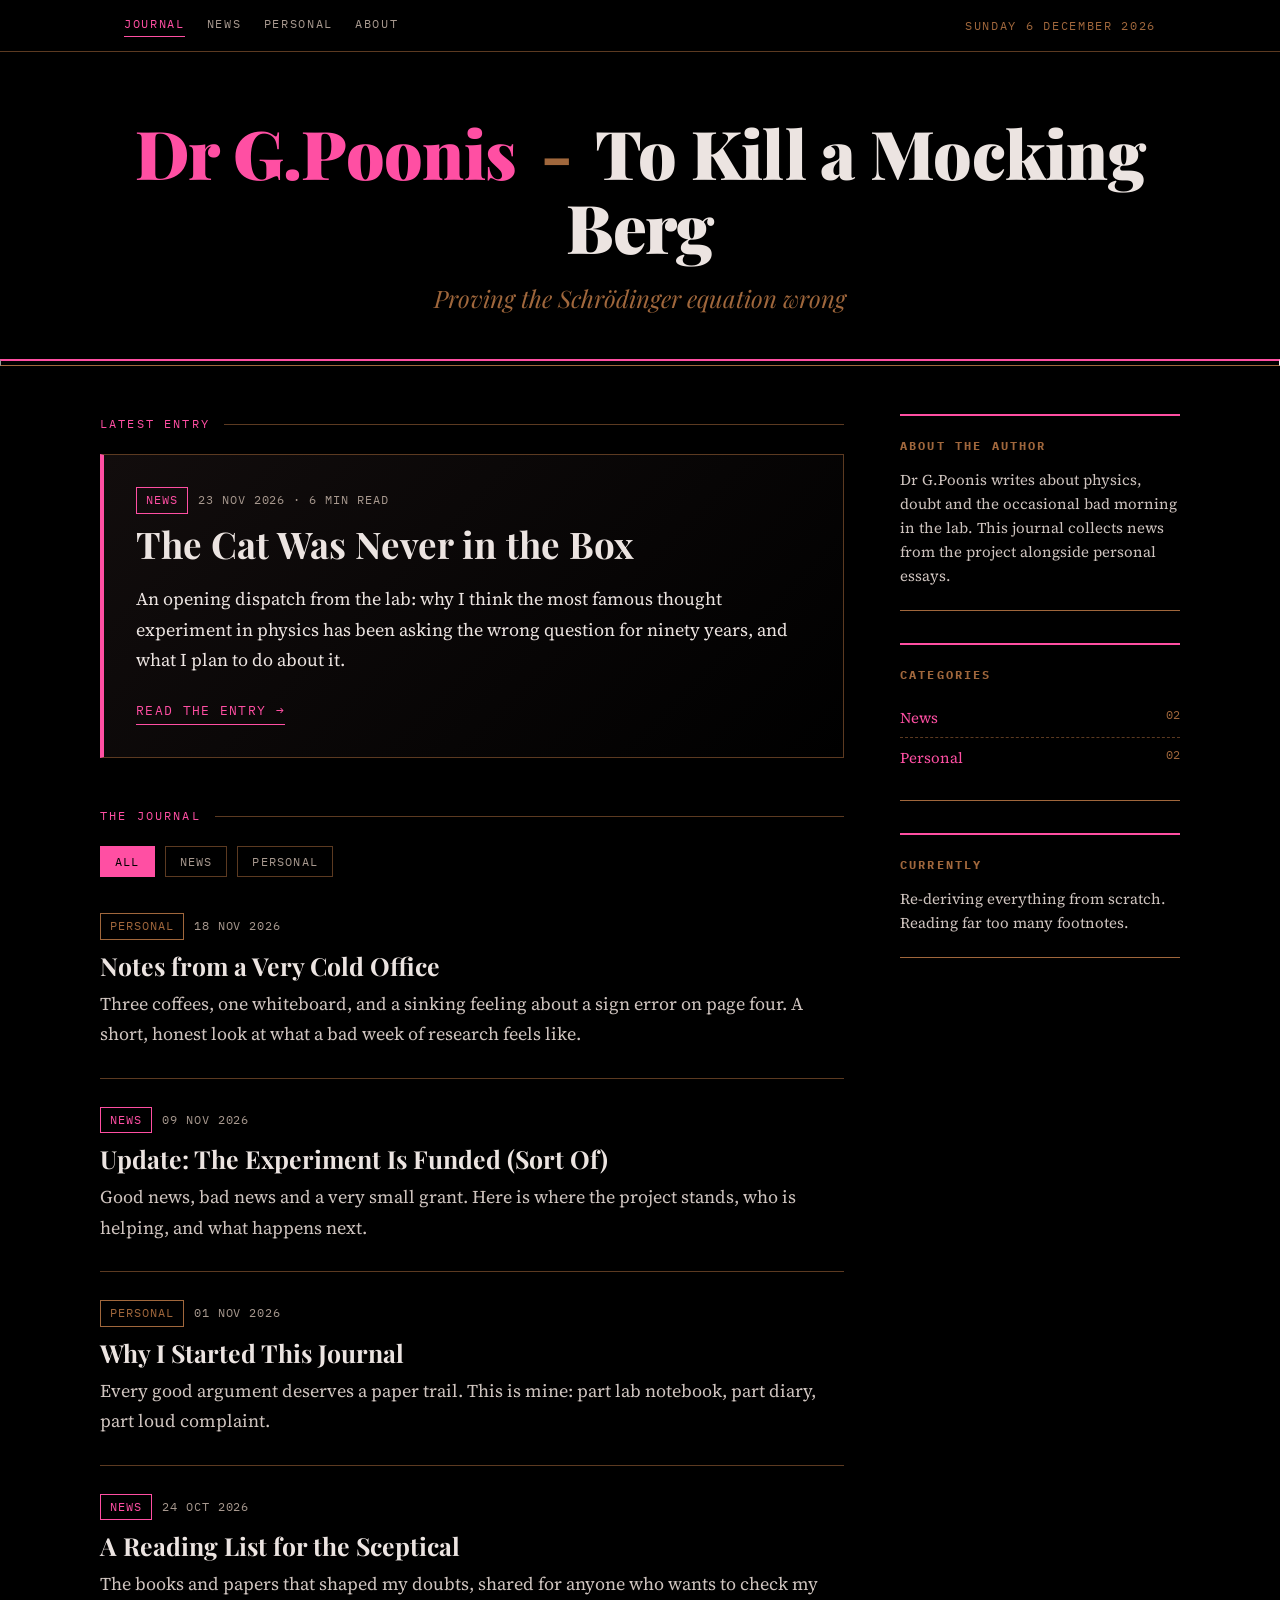
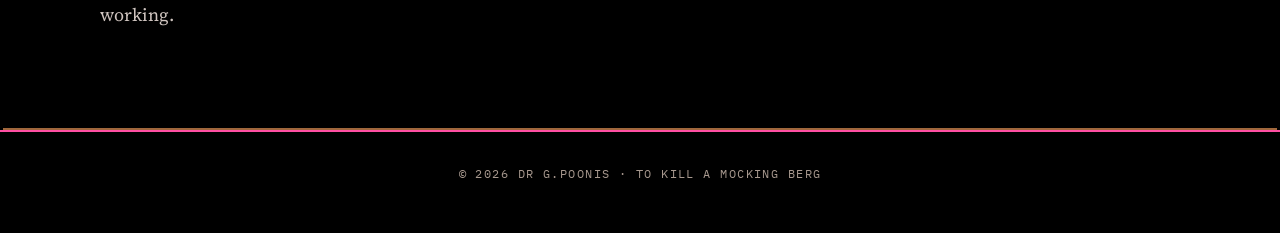
==== index.html @ e2e48cc7 "Add files via upload" ====
<!DOCTYPE html>
<html lang="en">
<head>
  <meta charset="UTF-8">
  <meta name="viewport" content="width=device-width, initial-scale=1">
  <title>Dr G.Poonis - To Kill a Mocking Berg</title>
  <meta name="description" content="Proving the Schrödinger equation wrong. A journal of news and personal articles by Dr G.Poonis.">
  <link rel="preconnect" href="https://fonts.googleapis.com">
  <link rel="preconnect" href="https://fonts.gstatic.com" crossorigin>
  <link href="https://fonts.googleapis.com/css2?family=IBM+Plex+Mono:wght@400;500&family=Playfair+Display:ital,wght@0,700;0,900;1,400&family=Source+Serif+4:ital,wght@0,400;0,600;1,400&display=swap" rel="stylesheet">
  <link rel="stylesheet" href="style.css">
</head>
<body>

  <div class="topbar">
    <div class="wrap">
      <nav>
        <a href="index.html" class="active">Journal</a>
        <a href="#posts" data-jump="news">News</a>
        <a href="#posts" data-jump="personal">Personal</a>
        <a href="#about">About</a>
      </nav>
      <span class="date" id="today"></span>
    </div>
  </div>

  <header class="masthead wrap">
    <h1><span class="author">Dr G.Poonis</span> <span class="dash">-</span> To Kill a Mocking Berg</h1>
    <p class="subtitle">Proving the Schrödinger equation wrong</p>
  </header>
  <hr class="rule">

  <main class="wrap layout">
    <section>

      <p class="section-label">Latest entry</p>
      <article class="featured">
        <div class="meta"><span class="tag news">News</span>23 Nov 2026 &middot; 6 min read</div>
        <h2><a href="post-1.html">The Cat Was Never in the Box</a></h2>
        <p>An opening dispatch from the lab: why I think the most famous thought experiment in physics has been asking the wrong question for ninety years, and what I plan to do about it.</p>
        <a class="readmore" href="post-1.html">Read the entry &rarr;</a>
      </article>

      <p class="section-label" id="posts">The journal</p>
      <div class="filters" role="group" aria-label="Filter posts">
        <button class="on" data-filter="all">All</button>
        <button data-filter="news">News</button>
        <button data-filter="personal">Personal</button>
      </div>

      <div id="postlist">
        <article class="post" data-cat="personal">
          <div class="meta"><span class="tag">Personal</span>18 Nov 2026</div>
          <h3><a href="post-1.html">Notes from a Very Cold Office</a></h3>
          <p>Three coffees, one whiteboard, and a sinking feeling about a sign error on page four. A short, honest look at what a bad week of research feels like.</p>
        </article>

        <article class="post" data-cat="news">
          <div class="meta"><span class="tag news">News</span>09 Nov 2026</div>
          <h3><a href="post-1.html">Update: The Experiment Is Funded (Sort Of)</a></h3>
          <p>Good news, bad news and a very small grant. Here is where the project stands, who is helping, and what happens next.</p>
        </article>

        <article class="post" data-cat="personal">
          <div class="meta"><span class="tag">Personal</span>01 Nov 2026</div>
          <h3><a href="post-1.html">Why I Started This Journal</a></h3>
          <p>Every good argument deserves a paper trail. This is mine: part lab notebook, part diary, part loud complaint.</p>
        </article>

        <article class="post" data-cat="news">
          <div class="meta"><span class="tag news">News</span>24 Oct 2026</div>
          <h3><a href="post-1.html">A Reading List for the Sceptical</a></h3>
          <p>The books and papers that shaped my doubts, shared for anyone who wants to check my working.</p>
        </article>
      </div>
    </section>

    <aside>
      <div class="side-block" id="about">
        <h4>About the author</h4>
        <p>Dr G.Poonis writes about physics, doubt and the occasional bad morning in the lab. This journal collects news from the project alongside personal essays.</p>
      </div>

      <div class="side-block">
        <h4>Categories</h4>
        <ul>
          <li><a href="#posts" data-jump="news">News</a> <span>02</span></li>
          <li><a href="#posts" data-jump="personal">Personal</a> <span>02</span></li>
        </ul>
      </div>

      <div class="side-block">
        <h4>Currently</h4>
        <p>Re-deriving everything from scratch. Reading far too many footnotes.</p>
      </div>
    </aside>
  </main>

  <footer>
    <div class="wrap">
      &copy; <span id="year"></span> Dr G.Poonis &middot; To Kill a Mocking Berg
    </div>
  </footer>

  <script>
    // Date + year
    var now = new Date();
    document.getElementById('today').textContent =
      now.toLocaleDateString('en-AU', { weekday: 'long', day: 'numeric', month: 'long', year: 'numeric' });
    document.getElementById('year').textContent = now.getFullYear();

    // Category filter
    var buttons = document.querySelectorAll('.filters button');
    var posts = document.querySelectorAll('#postlist .post');

    function applyFilter(cat) {
      buttons.forEach(function (b) { b.classList.toggle('on', b.dataset.filter === cat); });
      posts.forEach(function (p) { p.hidden = !(cat === 'all' || p.dataset.cat === cat); });
    }

    buttons.forEach(function (b) {
      b.addEventListener('click', function () { applyFilter(b.dataset.filter); });
    });

    document.querySelectorAll('[data-jump]').forEach(function (a) {
      a.addEventListener('click', function () { applyFilter(a.dataset.jump); });
    });
  </script>
</body>
</html>
---- style.css ----
:root {
  --bg: #000000;
  --bg-soft: #0c0a0a;
  --panel: #120d0d;
  --text: #ece4e1;
  --muted: #a8998f;
  --pink: #ff4fa3;
  --pink-soft: #ff8cc6;
  --brown: #a0673c;
  --brown-deep: #5c3a21;
  --serif: "Playfair Display", Georgia, "Times New Roman", serif;
  --body: "Source Serif 4", Georgia, serif;
  --mono: "IBM Plex Mono", ui-monospace, Menlo, Consolas, monospace;
}

* { box-sizing: border-box; }

html { scroll-behavior: smooth; }

body {
  margin: 0;
  background: var(--bg);
  color: var(--text);
  font-family: var(--body);
  font-size: 18px;
  line-height: 1.7;
  -webkit-font-smoothing: antialiased;
}

a { color: var(--pink); text-decoration: none; }
a:hover { color: var(--pink-soft); }

::selection { background: var(--pink); color: #000; }

.wrap { max-width: 1080px; margin: 0 auto; padding: 0 24px; }

/* ---------- top bar ---------- */
.topbar {
  border-bottom: 1px solid var(--brown-deep);
  font-family: var(--mono);
  font-size: 12px;
  letter-spacing: 0.14em;
  text-transform: uppercase;
}
.topbar .wrap {
  display: flex;
  justify-content: space-between;
  align-items: center;
  padding-top: 14px;
  padding-bottom: 14px;
  gap: 16px;
  flex-wrap: wrap;
}
.topbar nav { display: flex; gap: 22px; flex-wrap: wrap; }
.topbar nav a { color: var(--muted); padding-bottom: 2px; border-bottom: 1px solid transparent; }
.topbar nav a:hover,
.topbar nav a.active { color: var(--pink); border-bottom-color: var(--pink); }
.topbar .date { color: var(--brown); }

/* ---------- masthead ---------- */
.masthead { text-align: center; padding: 64px 0 40px; }
.masthead h1 {
  font-family: var(--serif);
  font-weight: 900;
  font-size: clamp(2.2rem, 6vw, 4.2rem);
  line-height: 1.1;
  margin: 0;
  letter-spacing: -0.01em;
}
.masthead h1 .author { color: var(--pink); }
.masthead h1 .dash { color: var(--brown); margin: 0 0.15em; }
.masthead .subtitle {
  font-family: var(--serif);
  font-style: italic;
  font-size: clamp(1.1rem, 2.4vw, 1.5rem);
  color: var(--brown);
  margin: 14px 0 0;
}

.rule {
  height: 7px;
  border-top: 2px solid var(--pink);
  border-bottom: 1px solid var(--brown);
  margin: 0;
}
.rule.thin { height: 0; border-top: 1px solid var(--brown-deep); border-bottom: 0; }

/* ---------- layout ---------- */
.layout {
  display: grid;
  grid-template-columns: minmax(0, 1fr) 280px;
  gap: 56px;
  padding: 48px 0 72px;
}

.section-label {
  font-family: var(--mono);
  font-size: 12px;
  letter-spacing: 0.18em;
  text-transform: uppercase;
  color: var(--pink);
  margin: 0 0 20px;
  display: flex;
  align-items: center;
  gap: 14px;
}
.section-label::after { content: ""; flex: 1; height: 1px; background: var(--brown-deep); }

/* ---------- featured ---------- */
.featured {
  border: 1px solid var(--brown-deep);
  border-left: 4px solid var(--pink);
  background: linear-gradient(135deg, var(--panel), var(--bg));
  padding: 32px;
  margin-bottom: 48px;
}
.featured h2 {
  font-family: var(--serif);
  font-size: clamp(1.6rem, 3.4vw, 2.3rem);
  line-height: 1.2;
  margin: 8px 0 14px;
}
.featured h2 a { color: var(--text); }
.featured h2 a:hover { color: var(--pink); }

.meta {
  font-family: var(--mono);
  font-size: 12px;
  letter-spacing: 0.08em;
  text-transform: uppercase;
  color: var(--muted);
}
.tag {
  display: inline-block;
  padding: 2px 9px;
  border: 1px solid var(--brown);
  color: var(--brown);
  margin-right: 10px;
}
.tag.news { border-color: var(--pink); color: var(--pink); }

.readmore {
  display: inline-block;
  margin-top: 6px;
  font-family: var(--mono);
  font-size: 13px;
  letter-spacing: 0.1em;
  text-transform: uppercase;
  border-bottom: 1px solid var(--pink);
  padding-bottom: 2px;
}

/* ---------- filters ---------- */
.filters { display: flex; gap: 10px; margin-bottom: 8px; flex-wrap: wrap; }
.filters button {
  background: transparent;
  color: var(--muted);
  border: 1px solid var(--brown-deep);
  font-family: var(--mono);
  font-size: 12px;
  letter-spacing: 0.1em;
  text-transform: uppercase;
  padding: 7px 14px;
  cursor: pointer;
  transition: all 0.15s;
}
.filters button:hover { border-color: var(--pink); color: var(--pink); }
.filters button.on { background: var(--pink); border-color: var(--pink); color: #000; }

/* ---------- post list ---------- */
.post {
  padding: 28px 0;
  border-bottom: 1px solid var(--brown-deep);
}
.post:last-child { border-bottom: 0; }
.post h3 {
  font-family: var(--serif);
  font-size: 1.55rem;
  line-height: 1.25;
  margin: 10px 0 8px;
}
.post h3 a { color: var(--text); }
.post h3 a:hover { color: var(--pink); }
.post p { margin: 0; color: #cfc4bf; }
.post[hidden] { display: none; }

/* ---------- sidebar ---------- */
.side-block {
  border-top: 2px solid var(--pink);
  border-bottom: 1px solid var(--brown);
  padding: 20px 0 22px;
  margin-bottom: 32px;
}
.side-block h4 {
  font-family: var(--mono);
  font-size: 12px;
  letter-spacing: 0.18em;
  text-transform: uppercase;
  color: var(--brown);
  margin: 0 0 12px;
}
.side-block p { font-size: 15px; margin: 0; color: #cfc4bf; line-height: 1.6; }
.side-block ul { list-style: none; margin: 0; padding: 0; font-size: 15px; }
.side-block li { padding: 7px 0; border-bottom: 1px dashed var(--brown-deep); }
.side-block li:last-child { border-bottom: 0; }
.side-block li span { float: right; color: var(--brown); font-family: var(--mono); font-size: 12px; }

/* ---------- article page ---------- */
.article { max-width: 720px; margin: 0 auto; padding: 56px 0 80px; }
.article .back {
  font-family: var(--mono);
  font-size: 12px;
  letter-spacing: 0.14em;
  text-transform: uppercase;
}
.article h1 {
  font-family: var(--serif);
  font-weight: 900;
  font-size: clamp(2rem, 5vw, 3.1rem);
  line-height: 1.15;
  margin: 22px 0 14px;
}
.article .lede {
  font-family: var(--serif);
  font-style: italic;
  font-size: 1.3rem;
  color: var(--brown);
  margin: 0 0 22px;
}
.article .byline { padding: 14px 0; border-top: 1px solid var(--brown); border-bottom: 2px solid var(--pink); margin-bottom: 36px; }
.article h2 {
  font-family: var(--serif);
  font-size: 1.6rem;
  margin: 44px 0 10px;
  color: var(--pink-soft);
}
.article p { margin: 0 0 1.3em; }
.article p:first-of-type::first-letter {
  font-family: var(--serif);
  font-weight: 900;
  float: left;
  font-size: 4.2rem;
  line-height: 0.85;
  padding: 6px 12px 0 0;
  color: var(--pink);
}
.article blockquote {
  margin: 36px 0;
  padding: 6px 0 6px 24px;
  border-left: 3px solid var(--brown);
  font-family: var(--serif);
  font-style: italic;
  font-size: 1.35rem;
  color: var(--text);
}
.article mark { background: var(--pink); color: #000; padding: 0 4px; }
.equation {
  text-align: center;
  font-family: var(--serif);
  font-size: 1.7rem;
  padding: 22px;
  margin: 32px 0;
  border: 1px solid var(--brown-deep);
  border-top: 2px solid var(--pink);
  border-bottom: 2px solid var(--brown);
  background: var(--panel);
}
.equation small { display: block; font-family: var(--mono); font-size: 11px; letter-spacing: 0.14em; text-transform: uppercase; color: var(--muted); margin-top: 8px; }
.equation s { color: var(--brown); text-decoration-color: var(--pink); text-decoration-thickness: 2px; }

/* ---------- footer ---------- */
footer {
  border-top: 2px solid var(--pink);
  box-shadow: 0 -5px 0 -3px var(--brown);
  padding: 32px 0 48px;
  text-align: center;
  font-family: var(--mono);
  font-size: 12px;
  letter-spacing: 0.12em;
  text-transform: uppercase;
  color: var(--muted);
}
footer a { color: var(--brown); }
footer a:hover { color: var(--pink); }

/* ---------- responsive ---------- */
@media (max-width: 860px) {
  .layout { grid-template-columns: 1fr; gap: 24px; }
  .masthead { padding: 44px 0 30px; }
  .featured { padding: 24px 20px; }
  body { font-size: 17px; }
}
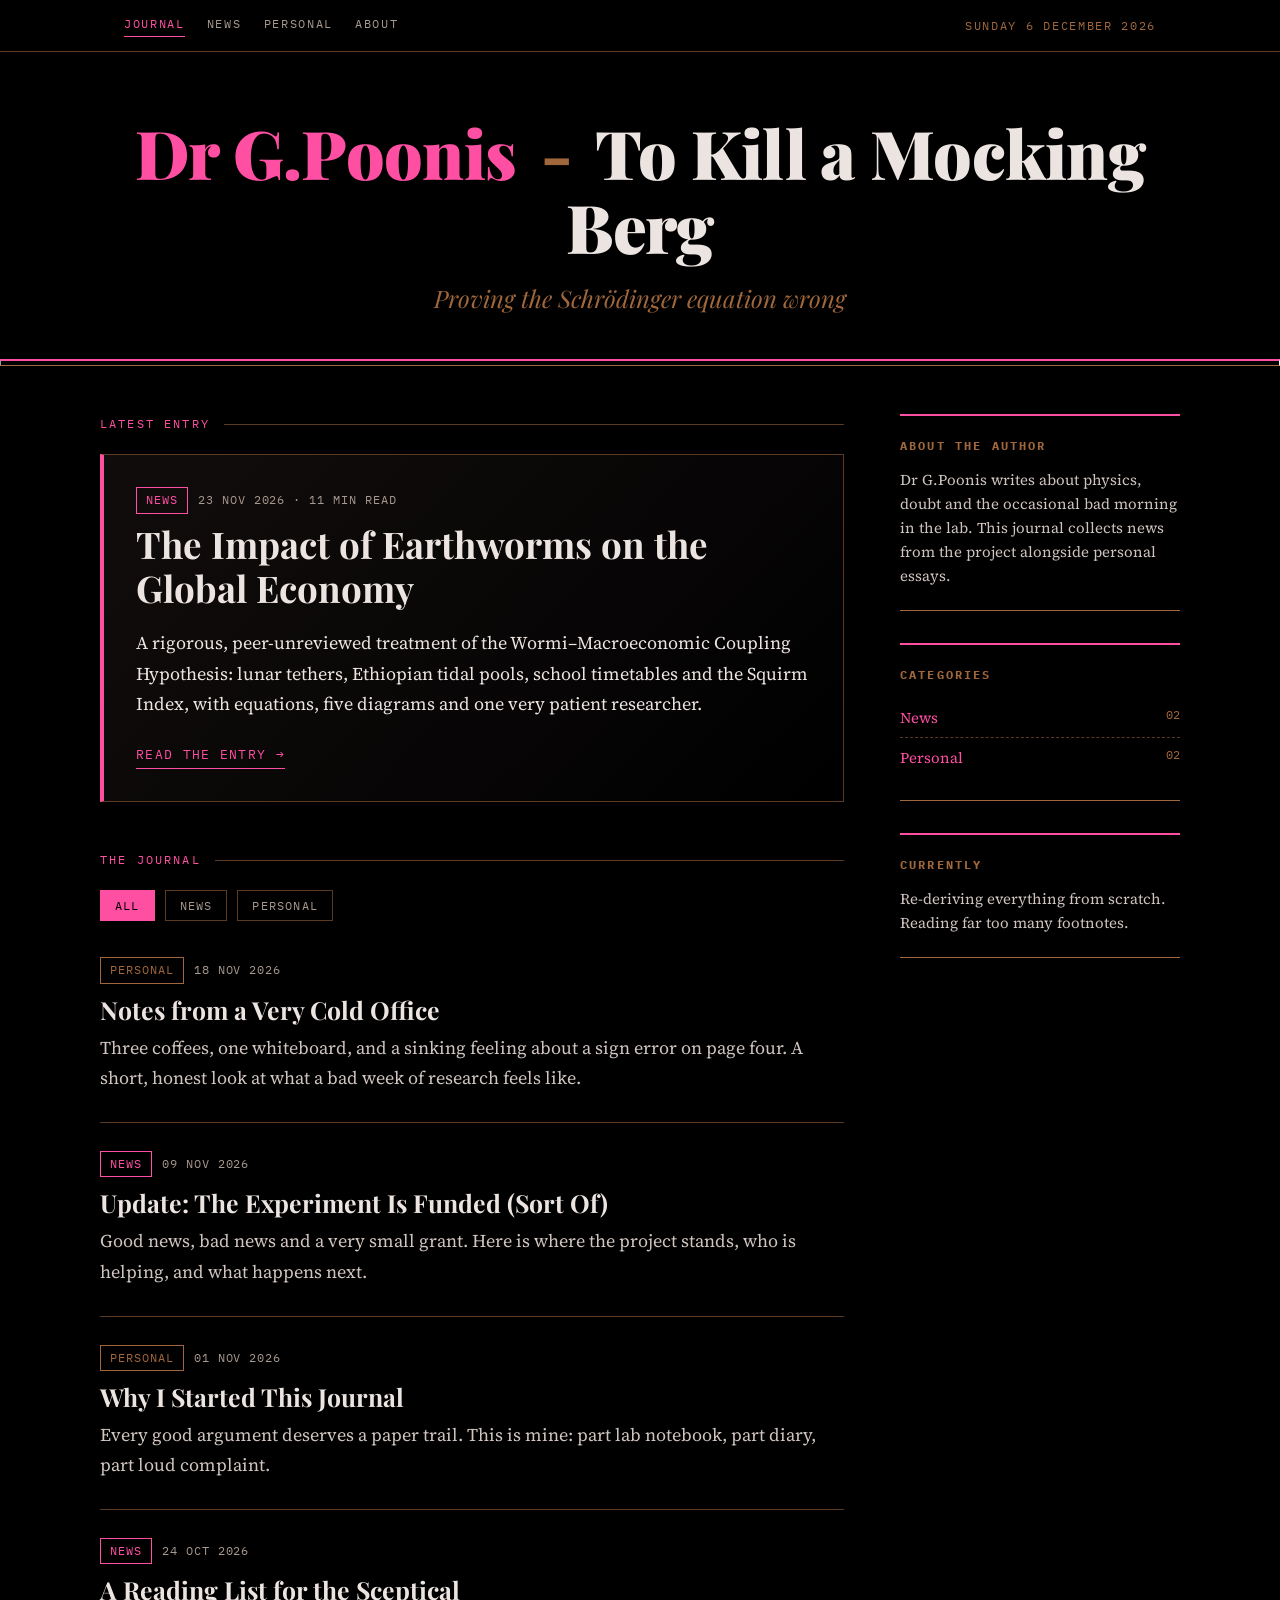
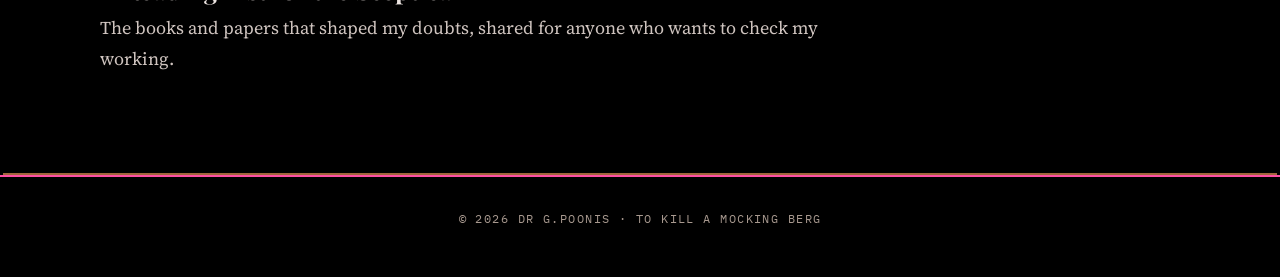
==== commit 8f1d4e79: "Replace placeholder entry with technical earthworm economy article - post-1.html: new article "The I" ====
--- a/index.html
+++ b/index.html
@@ -35,9 +35,9 @@
 
       <p class="section-label">Latest entry</p>
       <article class="featured">
-        <div class="meta"><span class="tag news">News</span>23 Nov 2026 &middot; 6 min read</div>
-        <h2><a href="post-1.html">The Cat Was Never in the Box</a></h2>
-        <p>An opening dispatch from the lab: why I think the most famous thought experiment in physics has been asking the wrong question for ninety years, and what I plan to do about it.</p>
+        <div class="meta"><span class="tag news">News</span>23 Nov 2026 &middot; 11 min read</div>
+        <h2><a href="post-1.html">The Impact of Earthworms on the Global Economy</a></h2>
+        <p>A rigorous, peer-unreviewed treatment of the Wormi&ndash;Macroeconomic Coupling Hypothesis: lunar tethers, Ethiopian tidal pools, school timetables and the Squirm Index, with equations, five diagrams and one very patient researcher.</p>
         <a class="readmore" href="post-1.html">Read the entry &rarr;</a>
       </article>
 
--- a/style.css
+++ b/style.css
@@ -268,6 +268,137 @@
 .equation small { display: block; font-family: var(--mono); font-size: 11px; letter-spacing: 0.14em; text-transform: uppercase; color: var(--muted); margin-top: 8px; }
 .equation s { color: var(--brown); text-decoration-color: var(--pink); text-decoration-thickness: 2px; }
 
+/* ---------- technical article components ---------- */
+.article p.plain:first-of-type::first-letter {
+  font-family: inherit;
+  font-weight: inherit;
+  float: none;
+  font-size: inherit;
+  line-height: inherit;
+  padding: 0;
+  color: inherit;
+}
+.article h3 {
+  font-family: var(--mono);
+  font-size: 12px;
+  letter-spacing: 0.18em;
+  text-transform: uppercase;
+  color: var(--brown);
+  margin: 0 0 10px;
+}
+.abstract,
+.callout {
+  border: 1px solid var(--brown-deep);
+  border-left: 4px solid var(--pink);
+  background: var(--panel);
+  padding: 20px 24px;
+  margin: 0 0 32px;
+  font-size: 16px;
+}
+.abstract p,
+.callout p { margin: 0; }
+.callout { border-left-color: var(--brown); margin-top: 20px; }
+.callout p { margin-bottom: 12px; }
+.callout ul { margin: 0; padding-left: 20px; }
+.callout li { margin-bottom: 8px; }
+
+.toc {
+  margin: 0 0 12px;
+  font-size: 16px;
+}
+.toc ol {
+  margin: 0;
+  padding-left: 22px;
+  columns: 2;
+  column-gap: 32px;
+}
+.toc li { padding: 2px 0; }
+
+.equation.tech {
+  font-size: 1.3rem;
+  overflow-x: auto;
+}
+
+.fig { margin: 36px 0; }
+.fig-scroll {
+  overflow-x: auto;
+  border: 1px solid var(--brown-deep);
+  background: var(--panel);
+  padding: 12px;
+}
+.fig svg {
+  display: block;
+  width: 100%;
+  height: auto;
+  min-width: 560px;
+}
+.fig svg text {
+  font-family: var(--mono);
+  font-size: 12.5px;
+  fill: var(--text);
+}
+.fig svg text.lg { font-size: 11px; }
+.fig svg text.m { fill: var(--muted); }
+.fig svg text.p { fill: var(--pink-soft); }
+.fig svg text.b { fill: var(--brown); }
+.fig figcaption {
+  font-size: 15px;
+  color: var(--muted);
+  margin-top: 10px;
+  line-height: 1.55;
+}
+.fig figcaption b { color: var(--pink-soft); font-weight: 600; }
+
+.table-wrap { overflow-x: auto; margin: 30px 0; }
+.article table {
+  width: 100%;
+  border-collapse: collapse;
+  font-size: 15px;
+}
+.article caption {
+  text-align: left;
+  font-family: var(--mono);
+  font-size: 12px;
+  letter-spacing: 0.1em;
+  text-transform: uppercase;
+  color: var(--muted);
+  padding-bottom: 10px;
+}
+.article th {
+  text-align: left;
+  font-family: var(--mono);
+  font-size: 12px;
+  letter-spacing: 0.08em;
+  text-transform: uppercase;
+  color: var(--pink);
+  border-top: 2px solid var(--pink);
+  border-bottom: 1px solid var(--brown);
+  padding: 8px 12px;
+}
+.article td {
+  padding: 8px 12px;
+  border-bottom: 1px solid var(--brown-deep);
+  vertical-align: top;
+}
+.article ul,
+.article ol { margin: 0 0 1.3em; padding-left: 24px; }
+.article li { margin-bottom: 8px; }
+
+.refs { list-style: none; padding-left: 0; font-size: 16px; }
+.ref-tag {
+  display: inline-block;
+  font-family: var(--mono);
+  font-size: 11px;
+  letter-spacing: 0.08em;
+  text-transform: uppercase;
+  padding: 1px 7px;
+  margin-right: 8px;
+  border: 1px solid var(--brown);
+  color: var(--brown);
+}
+.ref-tag.real { border-color: var(--pink); color: var(--pink); }
+.thanks { margin-top: 36px; color: var(--muted); }
+
 /* ---------- footer ---------- */
 footer {
   border-top: 2px solid var(--pink);
@@ -288,5 +419,6 @@
   .layout { grid-template-columns: 1fr; gap: 24px; }
   .masthead { padding: 44px 0 30px; }
   .featured { padding: 24px 20px; }
+  .toc ol { columns: 1; }
   body { font-size: 17px; }
 }
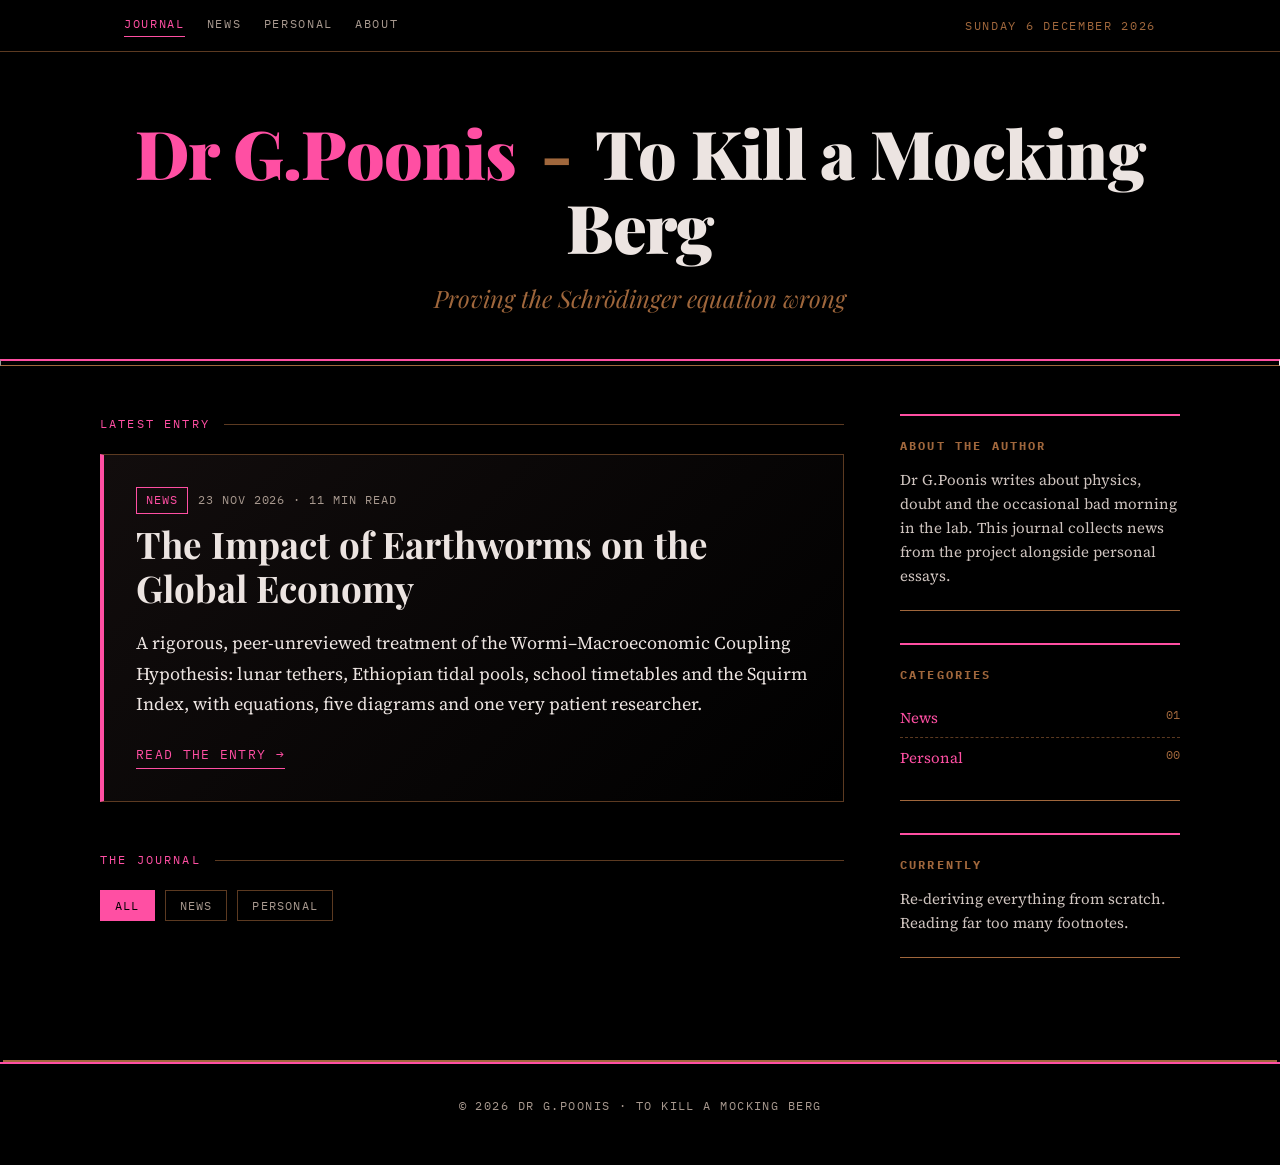
==== commit dcaff705: "Remove the four placeholder posts from the journal list They all linked back to post-1.html. The fea" ====
--- a/index.html
+++ b/index.html
@@ -48,31 +48,7 @@
         <button data-filter="personal">Personal</button>
       </div>
 
-      <div id="postlist">
-        <article class="post" data-cat="personal">
-          <div class="meta"><span class="tag">Personal</span>18 Nov 2026</div>
-          <h3><a href="post-1.html">Notes from a Very Cold Office</a></h3>
-          <p>Three coffees, one whiteboard, and a sinking feeling about a sign error on page four. A short, honest look at what a bad week of research feels like.</p>
-        </article>
-
-        <article class="post" data-cat="news">
-          <div class="meta"><span class="tag news">News</span>09 Nov 2026</div>
-          <h3><a href="post-1.html">Update: The Experiment Is Funded (Sort Of)</a></h3>
-          <p>Good news, bad news and a very small grant. Here is where the project stands, who is helping, and what happens next.</p>
-        </article>
-
-        <article class="post" data-cat="personal">
-          <div class="meta"><span class="tag">Personal</span>01 Nov 2026</div>
-          <h3><a href="post-1.html">Why I Started This Journal</a></h3>
-          <p>Every good argument deserves a paper trail. This is mine: part lab notebook, part diary, part loud complaint.</p>
-        </article>
-
-        <article class="post" data-cat="news">
-          <div class="meta"><span class="tag news">News</span>24 Oct 2026</div>
-          <h3><a href="post-1.html">A Reading List for the Sceptical</a></h3>
-          <p>The books and papers that shaped my doubts, shared for anyone who wants to check my working.</p>
-        </article>
-      </div>
+      <div id="postlist"></div>
     </section>
 
     <aside>
@@ -84,8 +60,8 @@
       <div class="side-block">
         <h4>Categories</h4>
         <ul>
-          <li><a href="#posts" data-jump="news">News</a> <span>02</span></li>
-          <li><a href="#posts" data-jump="personal">Personal</a> <span>02</span></li>
+          <li><a href="#posts" data-jump="news">News</a> <span>01</span></li>
+          <li><a href="#posts" data-jump="personal">Personal</a> <span>00</span></li>
         </ul>
       </div>
 
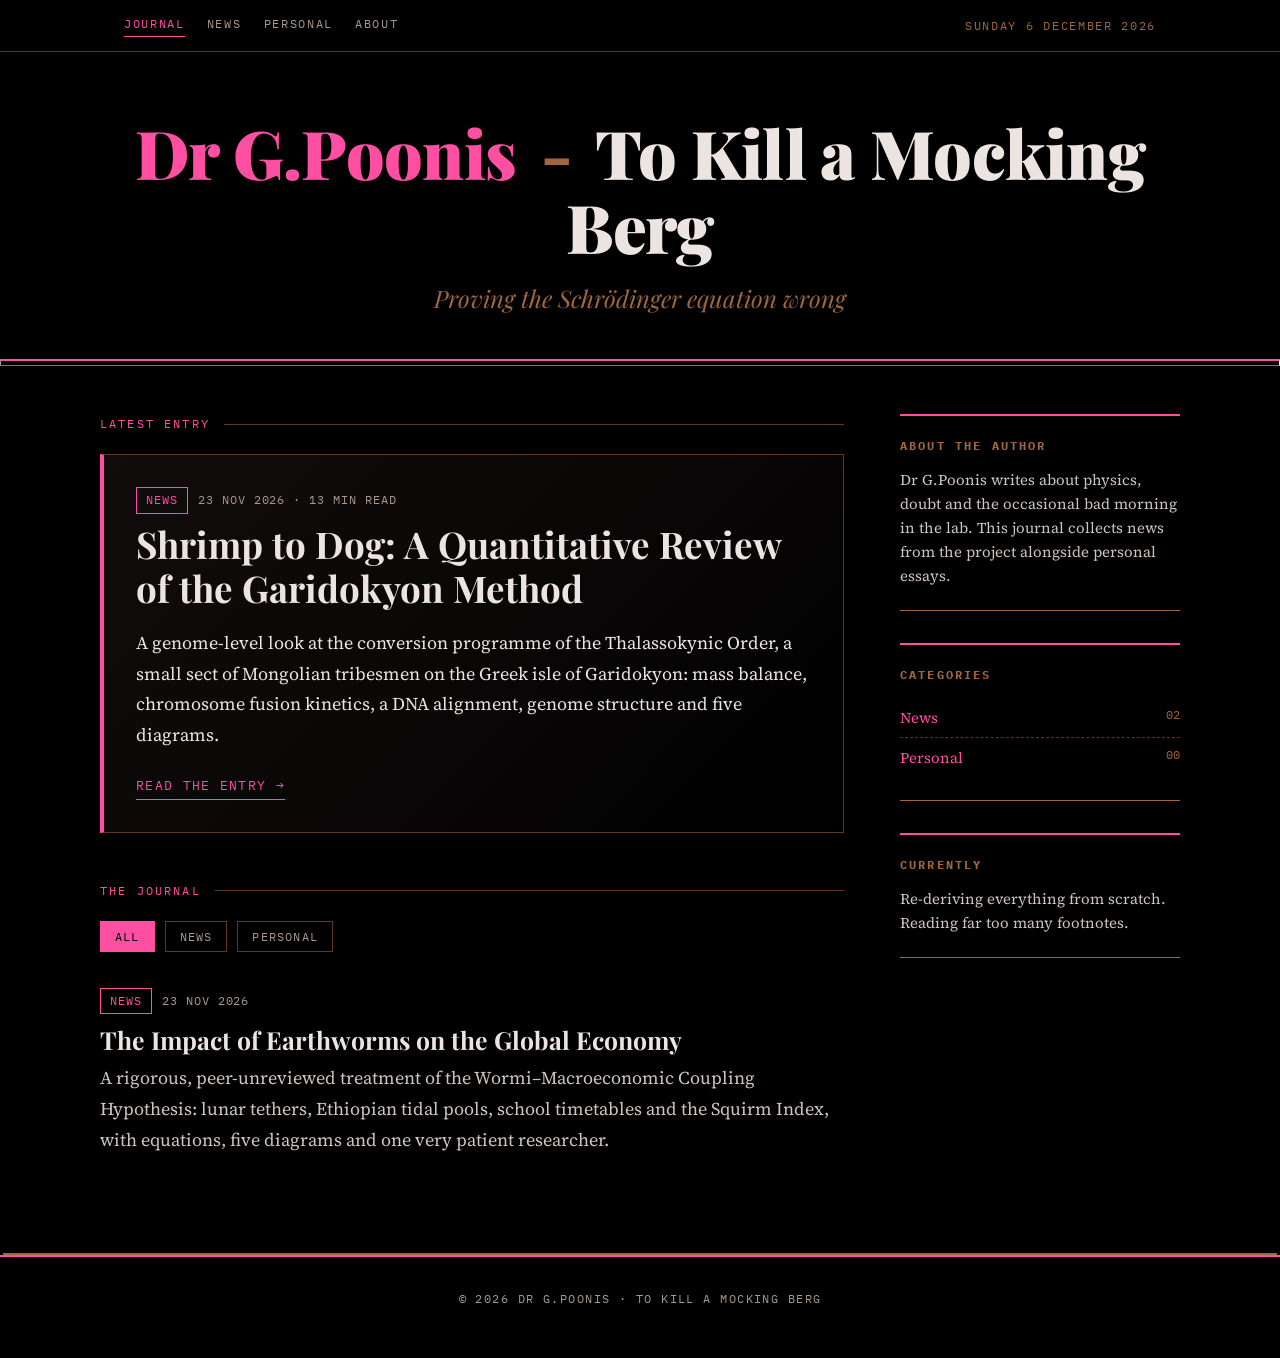
==== commit 912ff2ad: "Add post-2: Shrimp to Dog, a quantitative review of the Garidokyon method - post-2.html: new standal" ====
--- a/index.html
+++ b/index.html
@@ -35,10 +35,10 @@
 
       <p class="section-label">Latest entry</p>
       <article class="featured">
-        <div class="meta"><span class="tag news">News</span>23 Nov 2026 &middot; 11 min read</div>
-        <h2><a href="post-1.html">The Impact of Earthworms on the Global Economy</a></h2>
-        <p>A rigorous, peer-unreviewed treatment of the Wormi&ndash;Macroeconomic Coupling Hypothesis: lunar tethers, Ethiopian tidal pools, school timetables and the Squirm Index, with equations, five diagrams and one very patient researcher.</p>
-        <a class="readmore" href="post-1.html">Read the entry &rarr;</a>
+        <div class="meta"><span class="tag news">News</span>23 Nov 2026 &middot; 13 min read</div>
+        <h2><a href="post-2.html">Shrimp to Dog: A Quantitative Review of the Garidokyon Method</a></h2>
+        <p>A genome-level look at the conversion programme of the Thalassokynic Order, a small sect of Mongolian tribesmen on the Greek isle of Garidokyon: mass balance, chromosome fusion kinetics, a DNA alignment, genome structure and five diagrams.</p>
+        <a class="readmore" href="post-2.html">Read the entry &rarr;</a>
       </article>
 
       <p class="section-label" id="posts">The journal</p>
@@ -48,7 +48,13 @@
         <button data-filter="personal">Personal</button>
       </div>
 
-      <div id="postlist"></div>
+      <div id="postlist">
+        <article class="post" data-cat="news">
+          <div class="meta"><span class="tag news">News</span>23 Nov 2026</div>
+          <h3><a href="post-1.html">The Impact of Earthworms on the Global Economy</a></h3>
+          <p>A rigorous, peer-unreviewed treatment of the Wormi&ndash;Macroeconomic Coupling Hypothesis: lunar tethers, Ethiopian tidal pools, school timetables and the Squirm Index, with equations, five diagrams and one very patient researcher.</p>
+        </article>
+      </div>
     </section>
 
     <aside>
@@ -60,7 +66,7 @@
       <div class="side-block">
         <h4>Categories</h4>
         <ul>
-          <li><a href="#posts" data-jump="news">News</a> <span>01</span></li>
+          <li><a href="#posts" data-jump="news">News</a> <span>02</span></li>
           <li><a href="#posts" data-jump="personal">Personal</a> <span>00</span></li>
         </ul>
       </div>
--- a/style.css
+++ b/style.css
@@ -384,6 +384,20 @@
 .article ol { margin: 0 0 1.3em; padding-left: 24px; }
 .article li { margin-bottom: 8px; }
 
+.seq {
+  font-family: var(--mono);
+  font-size: 14px;
+  line-height: 1.5;
+  background: #000;
+  color: var(--text);
+  border: 1px solid var(--brown-deep);
+  border-left: 4px solid var(--pink);
+  padding: 16px 20px;
+  margin: 24px 0;
+  overflow-x: auto;
+  white-space: pre;
+}
+
 .refs { list-style: none; padding-left: 0; font-size: 16px; }
 .ref-tag {
   display: inline-block;
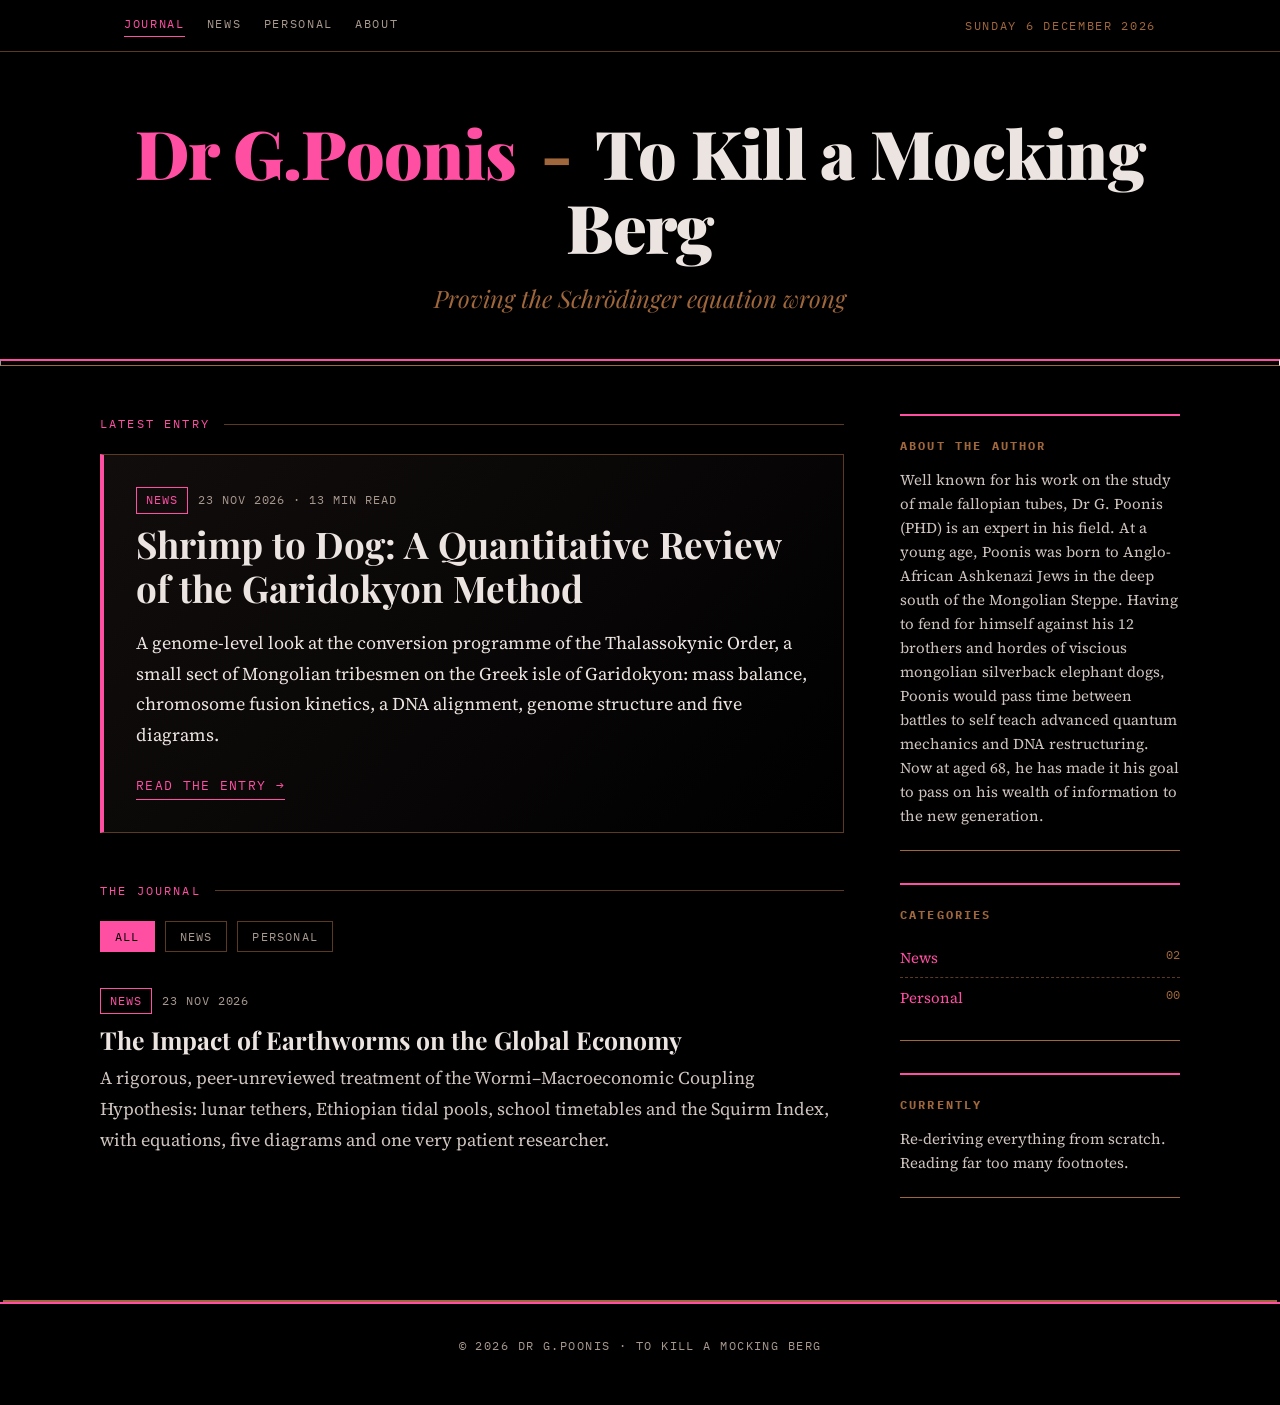
==== commit 197edbbf: "Revise author description in index.html Updated the author's description with more detailed backgrou" ====
--- a/index.html
+++ b/index.html
@@ -60,7 +60,7 @@
     <aside>
       <div class="side-block" id="about">
         <h4>About the author</h4>
-        <p>Dr G.Poonis writes about physics, doubt and the occasional bad morning in the lab. This journal collects news from the project alongside personal essays.</p>
+        <p>Well known for his work on the study of male fallopian tubes, Dr G. Poonis (PHD) is an expert in his field. At a young age, Poonis was born to Anglo-African Ashkenazi Jews in the deep south of the Mongolian Steppe. Having to fend for himself against his 12 brothers and hordes of viscious mongolian silverback elephant dogs, Poonis would pass time between battles to self teach advanced quantum mechanics and DNA restructuring. Now at aged 68, he has made it his goal to pass on his wealth of information to the new generation.</p>
       </div>
 
       <div class="side-block">
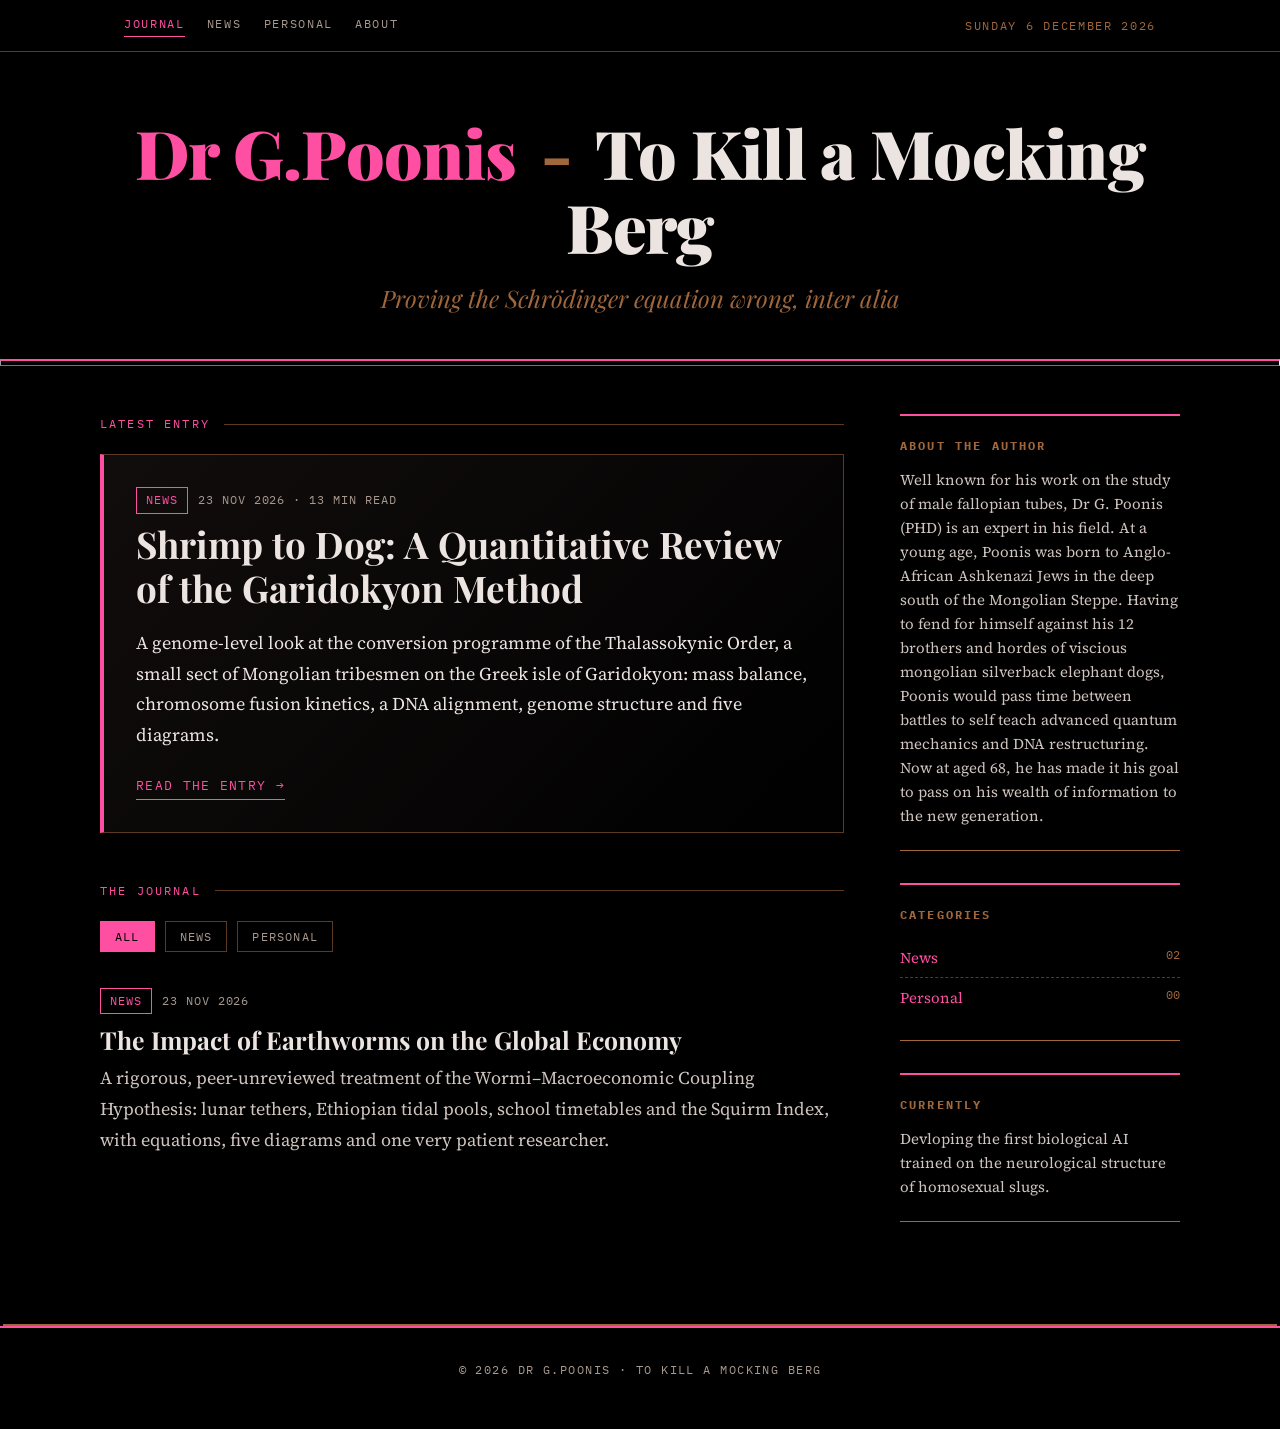
==== commit c5b8b3d9: "Update subtitle and side-block content in index.html" ====
--- a/index.html
+++ b/index.html
@@ -26,7 +26,7 @@
 
   <header class="masthead wrap">
     <h1><span class="author">Dr G.Poonis</span> <span class="dash">-</span> To Kill a Mocking Berg</h1>
-    <p class="subtitle">Proving the Schrödinger equation wrong</p>
+    <p class="subtitle">Proving the Schrödinger equation wrong, inter alia</p>
   </header>
   <hr class="rule">
 
@@ -73,7 +73,7 @@
 
       <div class="side-block">
         <h4>Currently</h4>
-        <p>Re-deriving everything from scratch. Reading far too many footnotes.</p>
+        <p>Devloping the first biological AI trained on the neurological structure of homosexual slugs.</p>
       </div>
     </aside>
   </main>
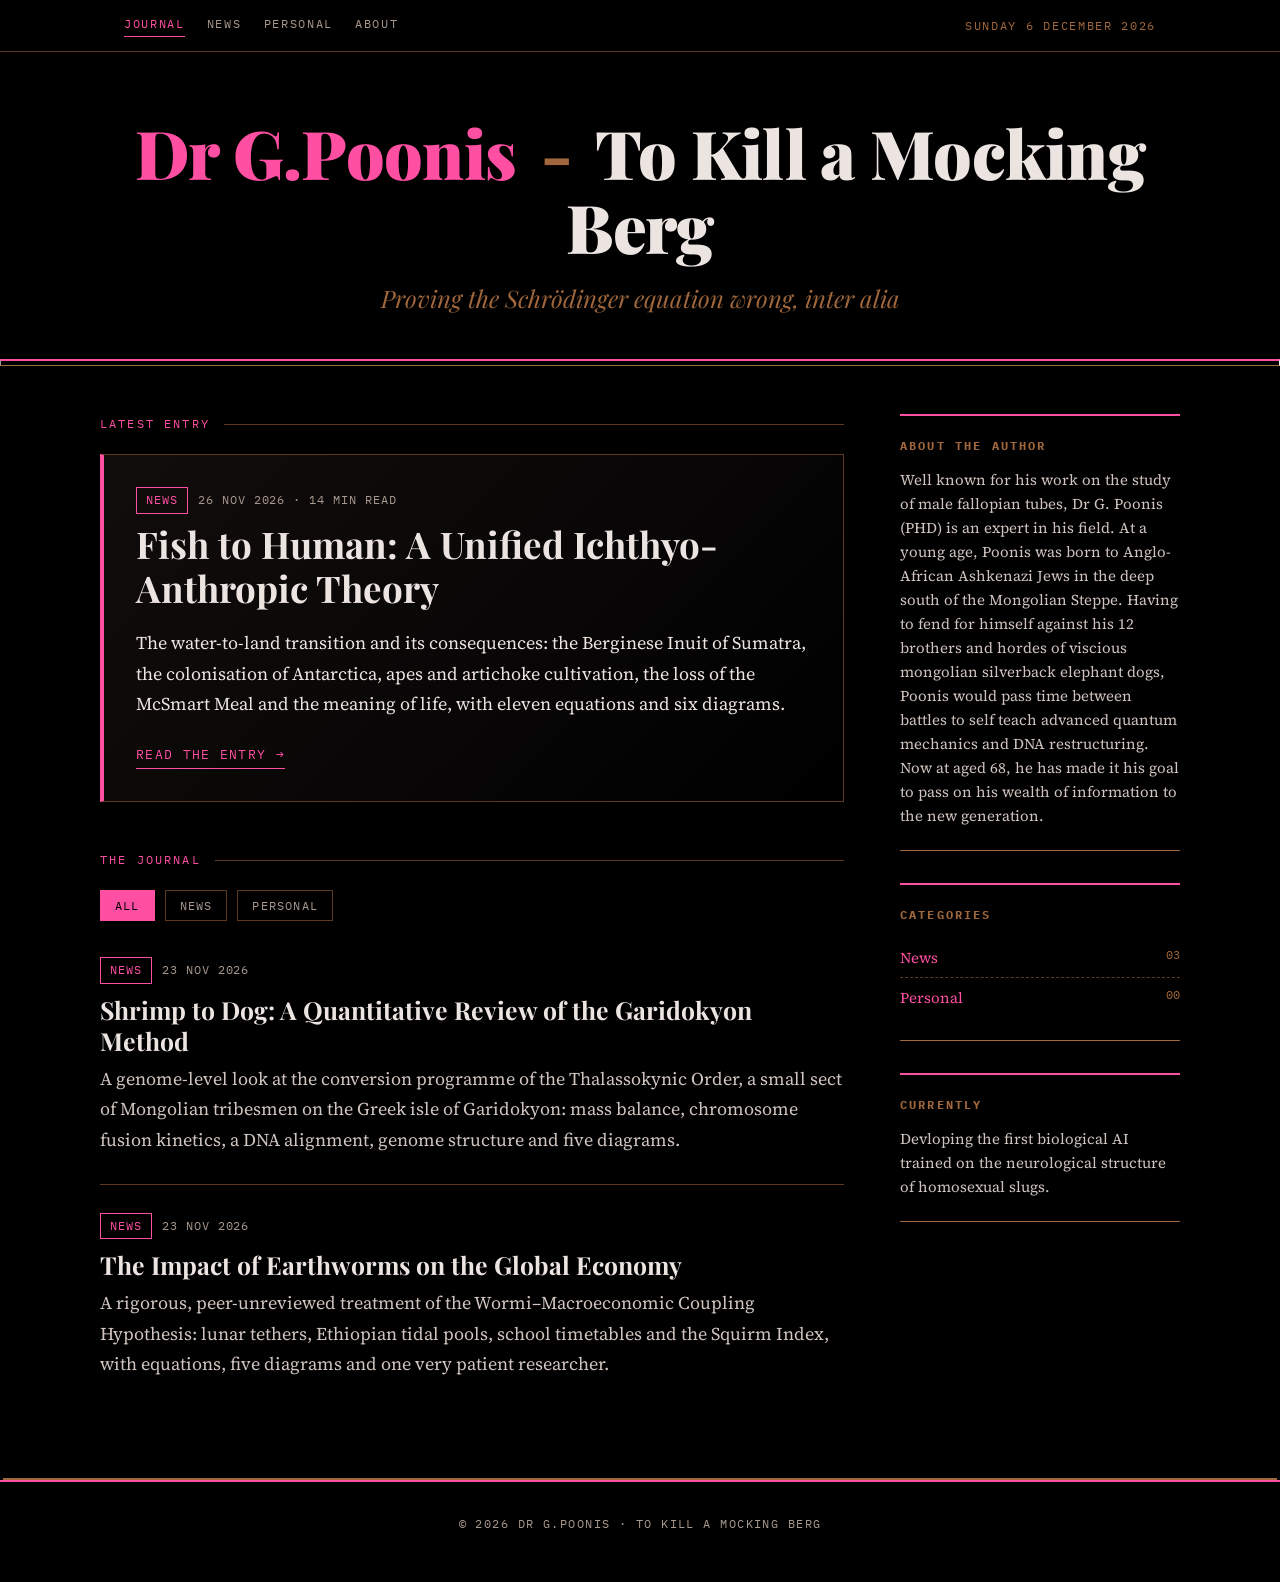
==== commit 83457883: "Add post-3: Fish to Human, a unified ichthyo-anthropic theory" ====
--- a/index.html
+++ b/index.html
@@ -35,10 +35,10 @@
 
       <p class="section-label">Latest entry</p>
       <article class="featured">
-        <div class="meta"><span class="tag news">News</span>23 Nov 2026 &middot; 13 min read</div>
-        <h2><a href="post-2.html">Shrimp to Dog: A Quantitative Review of the Garidokyon Method</a></h2>
-        <p>A genome-level look at the conversion programme of the Thalassokynic Order, a small sect of Mongolian tribesmen on the Greek isle of Garidokyon: mass balance, chromosome fusion kinetics, a DNA alignment, genome structure and five diagrams.</p>
-        <a class="readmore" href="post-2.html">Read the entry &rarr;</a>
+        <div class="meta"><span class="tag news">News</span>26 Nov 2026 &middot; 14 min read</div>
+        <h2><a href="post-3.html">Fish to Human: A Unified Ichthyo-Anthropic Theory</a></h2>
+        <p>The water-to-land transition and its consequences: the Berginese Inuit of Sumatra, the colonisation of Antarctica, apes and artichoke cultivation, the loss of the McSmart Meal and the meaning of life, with eleven equations and six diagrams.</p>
+        <a class="readmore" href="post-3.html">Read the entry &rarr;</a>
       </article>
 
       <p class="section-label" id="posts">The journal</p>
@@ -49,6 +49,12 @@
       </div>
 
       <div id="postlist">
+        <article class="post" data-cat="news">
+          <div class="meta"><span class="tag news">News</span>23 Nov 2026</div>
+          <h3><a href="post-2.html">Shrimp to Dog: A Quantitative Review of the Garidokyon Method</a></h3>
+          <p>A genome-level look at the conversion programme of the Thalassokynic Order, a small sect of Mongolian tribesmen on the Greek isle of Garidokyon: mass balance, chromosome fusion kinetics, a DNA alignment, genome structure and five diagrams.</p>
+        </article>
+
         <article class="post" data-cat="news">
           <div class="meta"><span class="tag news">News</span>23 Nov 2026</div>
           <h3><a href="post-1.html">The Impact of Earthworms on the Global Economy</a></h3>
@@ -66,7 +72,7 @@
       <div class="side-block">
         <h4>Categories</h4>
         <ul>
-          <li><a href="#posts" data-jump="news">News</a> <span>02</span></li>
+          <li><a href="#posts" data-jump="news">News</a> <span>03</span></li>
           <li><a href="#posts" data-jump="personal">Personal</a> <span>00</span></li>
         </ul>
       </div>
